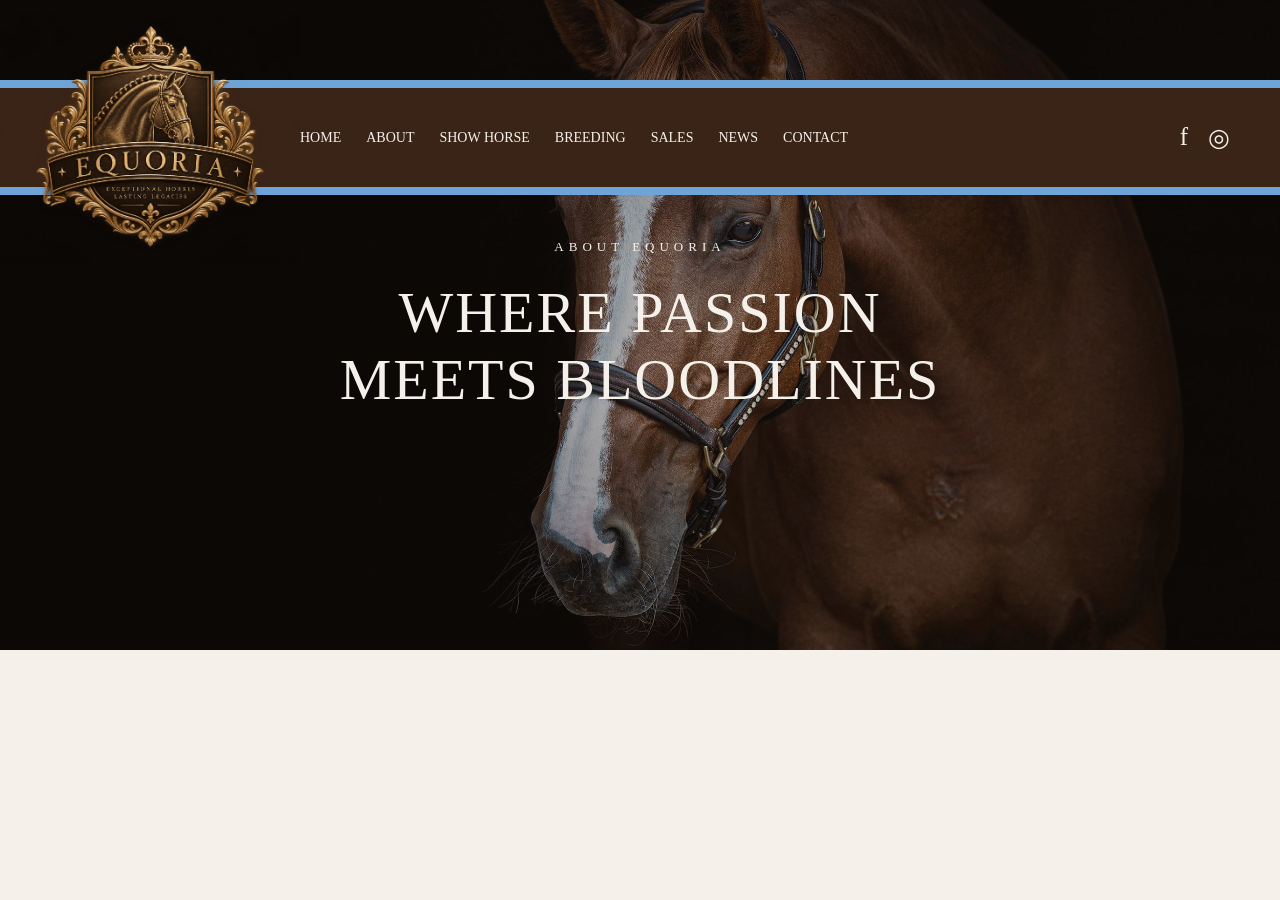
==== about.html @ 4c8ee1e0 "4" ====
<!DOCTYPE html>
<html lang="en">
<head>
    <meta charset="UTF-8">
    <meta name="viewport" content="width=device-width, initial-scale=1.0">

    <link rel="stylesheet" href="index.css">

    <title>About | Equoria</title>
</head>

<body>

    <div id="app"></div>

    <script type="module" src="./about.js"></script>

</body>
</html>
---- index.css ----
@import url(css/style.css);

@import url(css/layout/navbar.css);

@import url(css/layout/hero.css);
@import url(css/layout/about.css);
@import url(css/layout/featureedhorse.css);
@import url(css/layout/expertise.css);

@import url(css/layout/aboutPage.css);
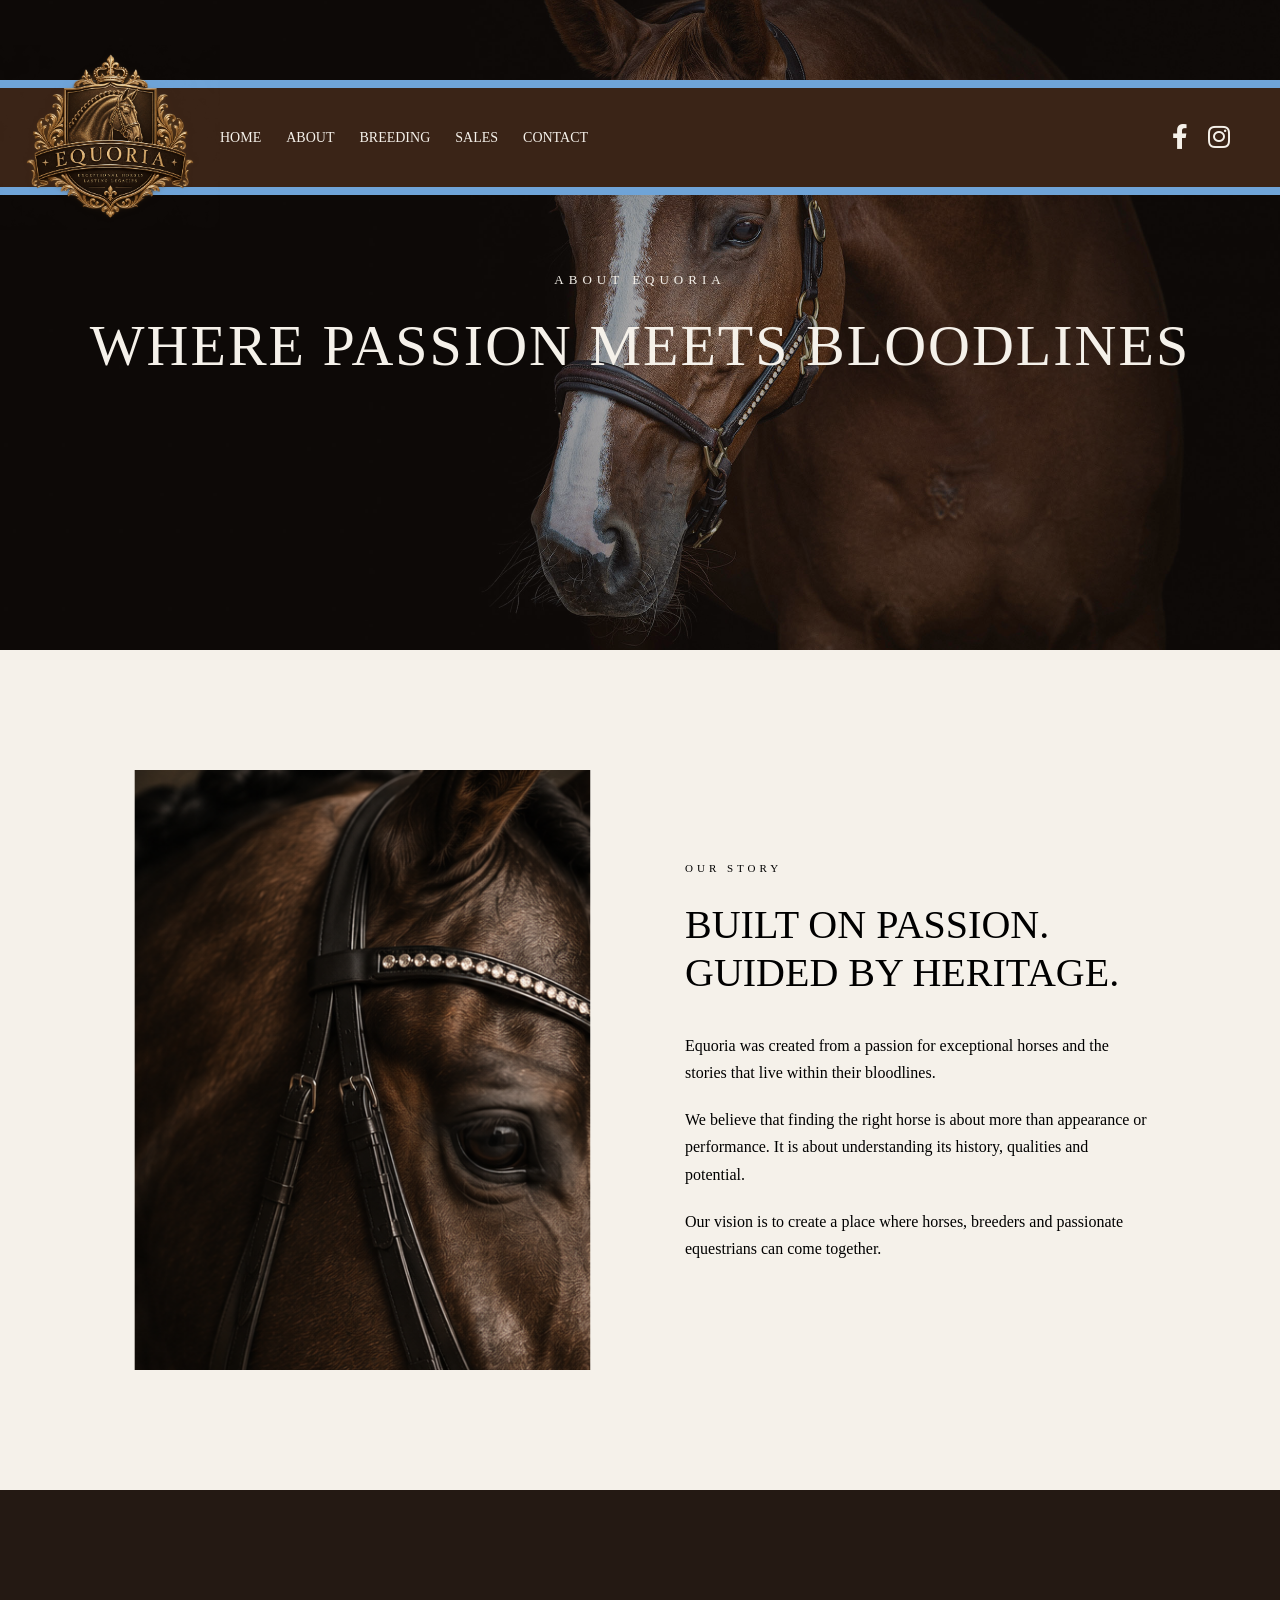
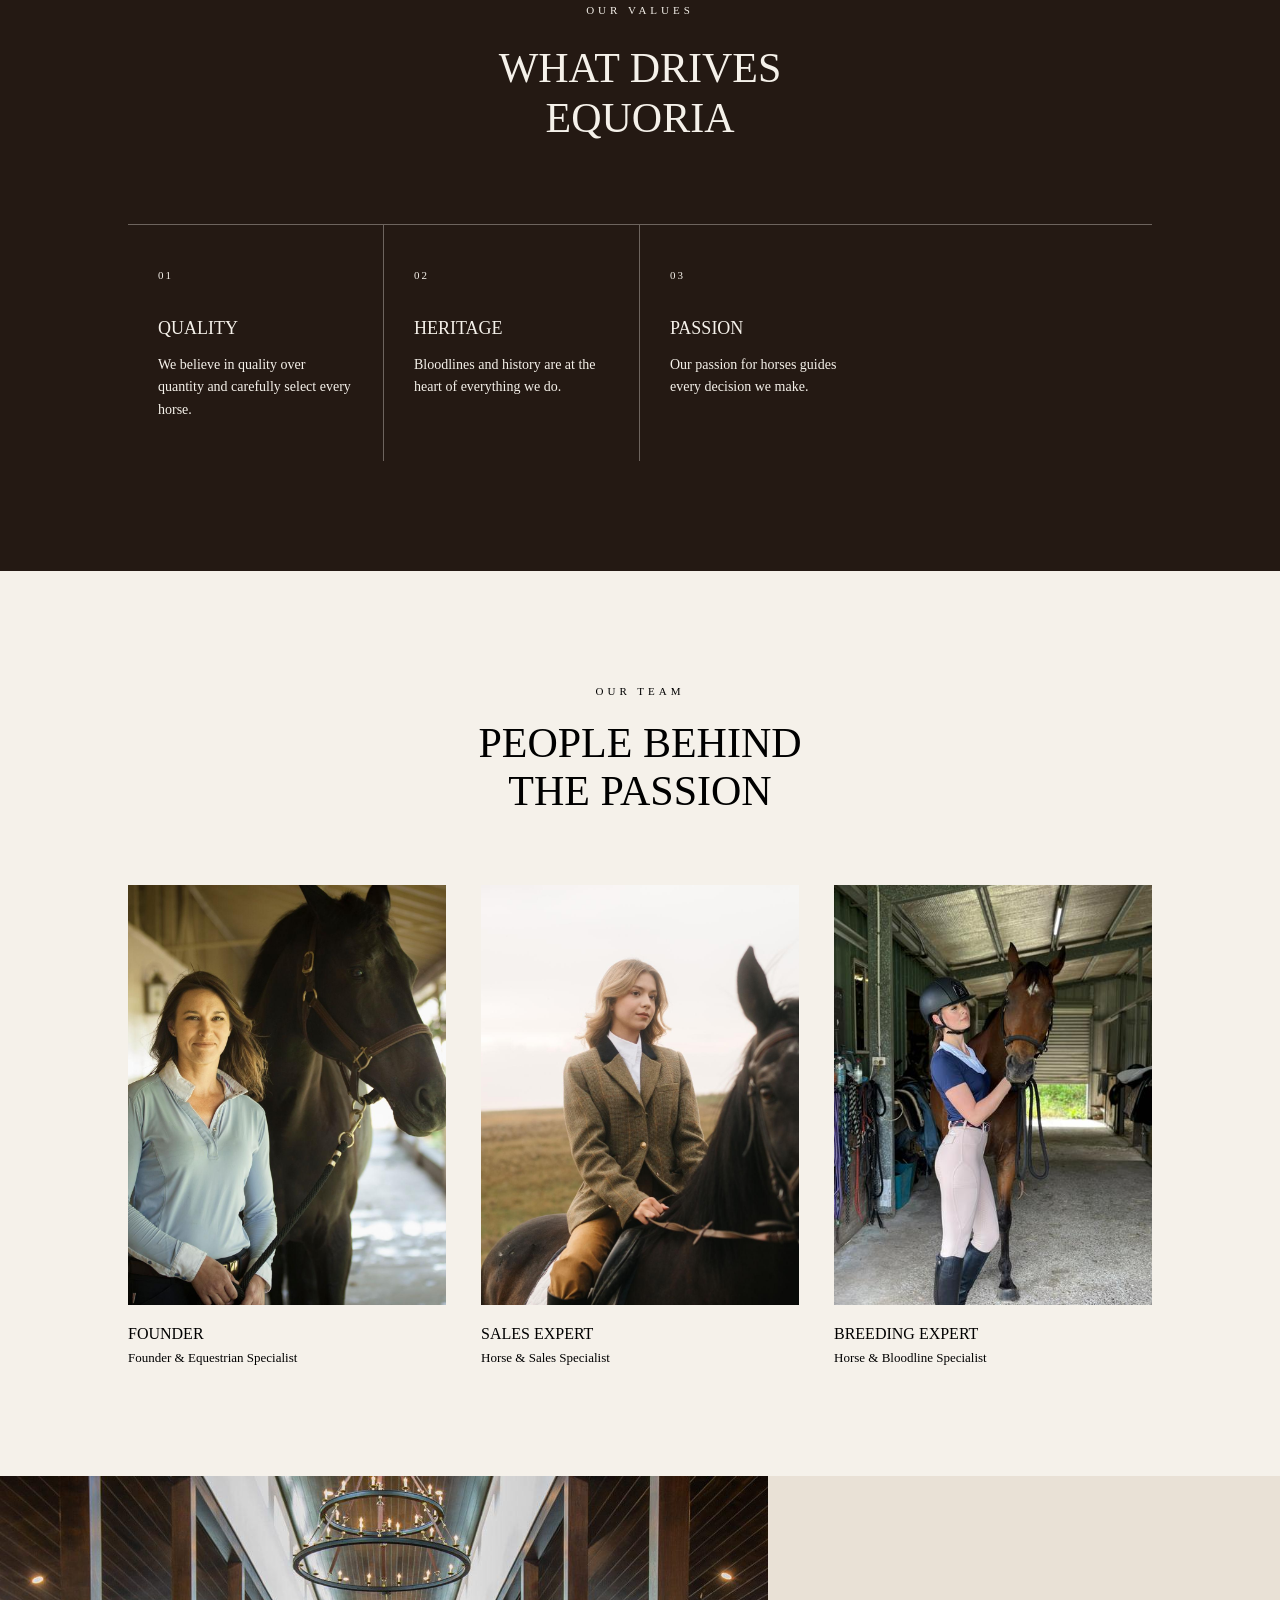
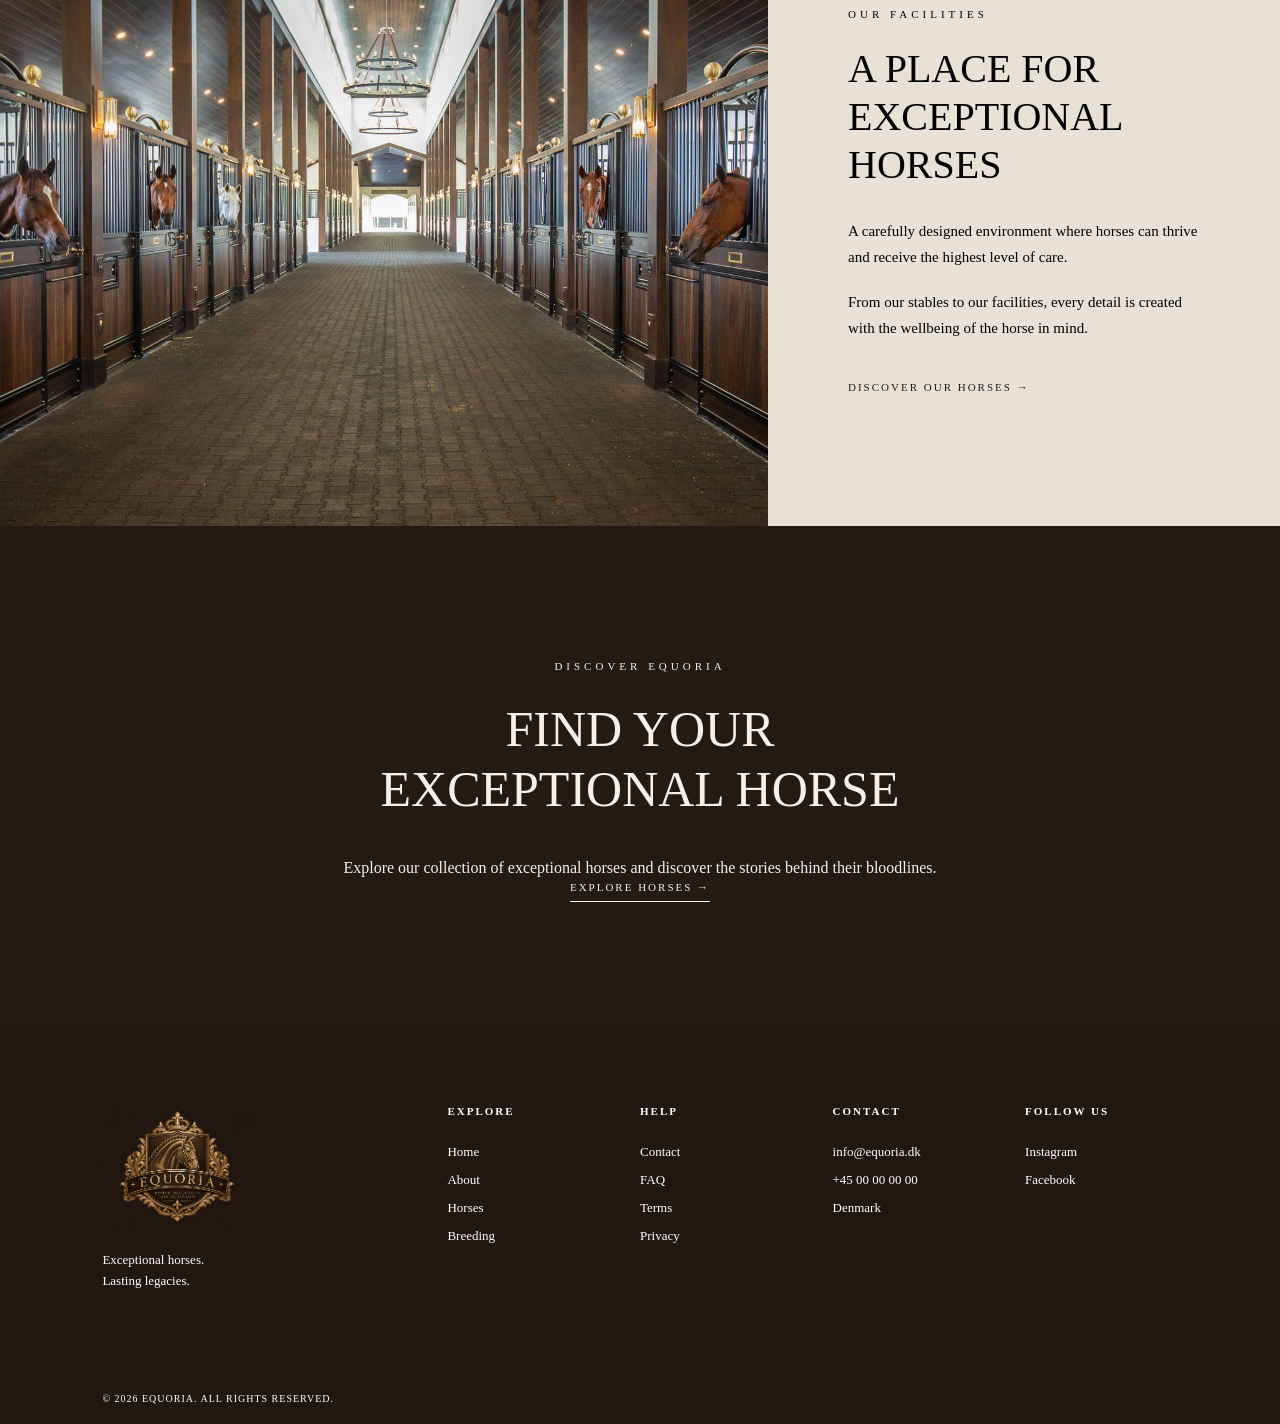
==== commit 9e9f3350: "13" ====
--- a/about.html
+++ b/about.html
@@ -4,16 +4,19 @@
     <meta charset="UTF-8">
     <meta name="viewport" content="width=device-width, initial-scale=1.0">
 
+    <link rel="stylesheet" href="https://cdnjs.cloudflare.com/ajax/libs/font-awesome/5.15.4/css/all.min.css">
+
     <link rel="stylesheet" href="index.css">
+    <script type="module" src="js/aboutPage.js"></script>
 
     <title>About | Equoria</title>
 </head>
 
 <body>
+    
 
     <div id="app"></div>
 
-    <script type="module" src="./about.js"></script>
 
 </body>
 </html>
--- a/index.css
+++ b/index.css
@@ -4,7 +4,20 @@
 
 @import url(css/layout/hero.css);
 @import url(css/layout/about.css);
-@import url(css/layout/featureedhorse.css);
+@import url(css/layout/aboutPage.css);
+
+@import url(css/layout/featuredHorse.css);
 @import url(css/layout/expertise.css);
+@import url(css/layout/Showhorse.css);
+@import url(css/layout/breeding.css);
+@import url(css/layout/sales.css);
+@import url(css/layout/contact.css);
+@import url(css/layout/footer.css);
+@import url(css/layout/horseDetail.css);
+@import url(css/layout/stallionDetail.css);
+@import url(css/layout/breedingBooking.css);
+@import url(css/layout/bloodlines.css);
+@import url(css/layout/bloodline.css);
 
-@import url(css/layout/aboutPage.css);+
+
